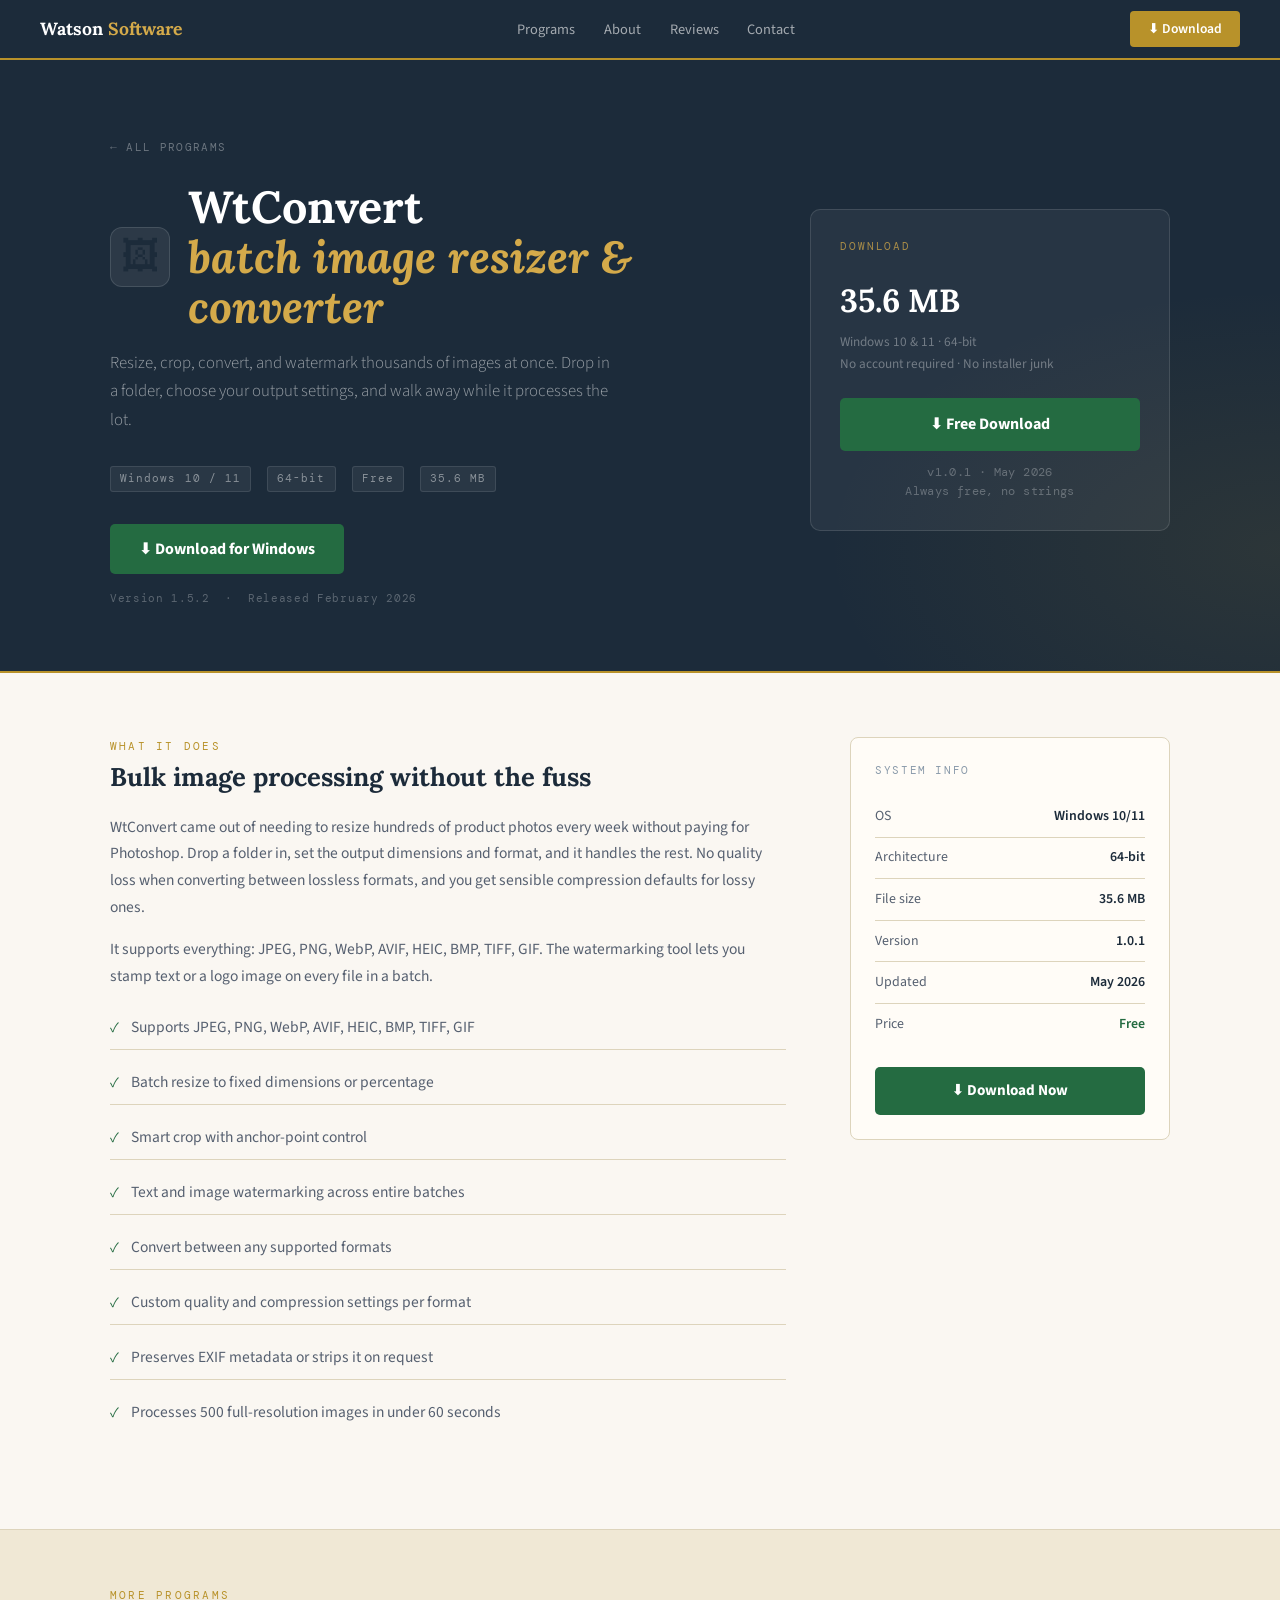
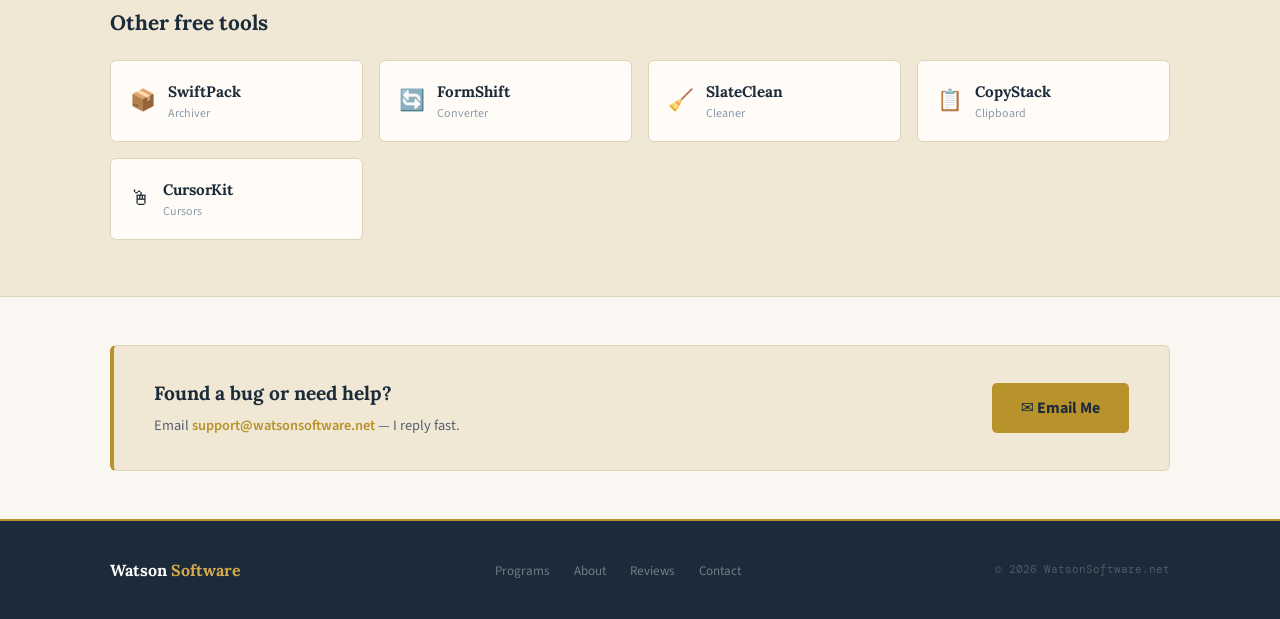
==== wtconvert.html @ 5e62f994 "Add files via upload" ====
<!DOCTYPE html>
<html lang="en">
<head>
<meta charset="UTF-8"/>
<meta name="viewport" content="width=device-width, initial-scale=1.0"/>
<title>WtConvert — Watson Software</title>
<link rel="preconnect" href="https://fonts.googleapis.com"/>
<link rel="preconnect" href="https://fonts.gstatic.com" crossorigin/>
<link href="https://fonts.googleapis.com/css2?family=Lora:ital,wght@0,400;0,600;0,700;1,400;1,600&family=Source+Sans+3:wght@300;400;500;600;700&family=DM+Mono:wght@400;500&display=swap" rel="stylesheet"/>
<link rel="stylesheet" href="style.css"/>
<style>
.dl-hero {
  background: var(--navy);
  padding: 4.5rem 2.5rem 4rem;
  border-bottom: 2px solid var(--gold);
  position: relative;
  overflow: hidden;
}
.dl-hero::before {
  content: '';
  position: absolute; inset: 0;
  background: radial-gradient(ellipse 700px 400px at 100% 80%, rgba(184,146,42,0.1), transparent 65%);
  pointer-events: none;
}
.dl-hero-inner {
  max-width: 1060px;
  margin: 0 auto;
  display: grid;
  grid-template-columns: 1fr 360px;
  gap: 4rem;
  align-items: center;
  position: relative;
}
.dl-back {
  font-family: 'DM Mono', monospace;
  font-size: 0.7rem;
  letter-spacing: 0.12em;
  text-transform: uppercase;
  color: rgba(255,255,255,0.35);
  text-decoration: none;
  display: inline-flex;
  align-items: center;
  gap: 5px;
  margin-bottom: 1.6rem;
  transition: color .2s;
}
.dl-back:hover { color: var(--gold-lt); }
.dl-title-row {
  display: flex;
  align-items: center;
  gap: 1.1rem;
  margin-bottom: 1rem;
}
.dl-icon {
  font-size: 2.4rem;
  width: 60px;
  height: 60px;
  background: rgba(255,255,255,0.07);
  border: 1px solid rgba(255,255,255,0.12);
  border-radius: 12px;
  display: flex;
  align-items: center;
  justify-content: center;
  flex-shrink: 0;
}
.dl-hero h1 {
  font-family: 'Lora', serif;
  font-size: clamp(2rem, 4vw, 2.8rem);
  font-weight: 700;
  color: #fff;
  line-height: 1.12;
}
.dl-hero h1 em {
  font-style: italic;
  color: var(--gold-lt);
}
.dl-tagline {
  font-size: 1.05rem;
  color: rgba(255,255,255,0.55);
  margin-bottom: 2rem;
  font-weight: 300;
  line-height: 1.7;
  max-width: 500px;
}
.dl-meta {
  display: flex;
  gap: 1rem;
  margin-bottom: 2rem;
  flex-wrap: wrap;
}
.dl-tag {
  font-family: 'DM Mono', monospace;
  font-size: 0.67rem;
  letter-spacing: 0.1em;
  color: rgba(255,255,255,0.45);
  background: rgba(255,255,255,0.06);
  border: 1px solid rgba(255,255,255,0.1);
  border-radius: 3px;
  padding: 3px 9px;
}
.dl-btns { display: flex; gap: 0.75rem; flex-wrap: wrap; align-items: center; }
.dl-version {
  font-family: 'DM Mono', monospace;
  font-size: 0.7rem;
  color: rgba(255,255,255,0.28);
  letter-spacing: 0.06em;
  margin-top: 0.9rem;
}

.dl-box {
  background: rgba(255,255,255,0.05);
  border: 1px solid rgba(255,255,255,0.12);
  border-radius: 10px;
  padding: 1.8rem;
}
.dl-box-title {
  font-family: 'DM Mono', monospace;
  font-size: 0.67rem;
  letter-spacing: 0.18em;
  text-transform: uppercase;
  color: var(--gold-lt);
  opacity: 0.75;
  margin-bottom: 1.2rem;
}
.dl-box-size {
  font-family: 'Lora', serif;
  font-size: 2rem;
  font-weight: 700;
  color: #fff;
  margin-bottom: 0.2rem;
}
.dl-box-detail { font-size: 0.83rem; color: rgba(255,255,255,0.35); margin-bottom: 1.5rem; line-height: 1.6; }
.dl-box-btn {
  width: 100%;
  background: var(--green);
  color: #fff;
  font-size: 1rem;
  font-weight: 700;
  padding: 0.85rem;
  border-radius: 5px;
  text-align: center;
  text-decoration: none;
  display: block;
  transition: background .2s;
  margin-bottom: 0.75rem;
}
.dl-box-btn:hover { background: #2e8a54; }
.dl-box-note {
  font-size: 0.78rem;
  color: rgba(255,255,255,0.28);
  text-align: center;
  line-height: 1.5;
  font-family: 'DM Mono', monospace;
  letter-spacing: 0.03em;
}

.content-wrap {
  padding: 4rem 2.5rem;
  border-bottom: 1px solid var(--rule);
}
.content-inner {
  max-width: 1060px;
  margin: 0 auto;
  display: grid;
  grid-template-columns: 1fr 320px;
  gap: 4rem;
}
.sec-label {
  font-family: 'DM Mono', monospace;
  font-size: 0.7rem;
  letter-spacing: 0.2em;
  text-transform: uppercase;
  color: var(--gold);
  margin-bottom: 0.4rem;
}
.sec-title {
  font-family: 'Lora', serif;
  font-size: 1.6rem;
  font-weight: 700;
  color: var(--navy);
  margin-bottom: 1.3rem;
  line-height: 1.2;
}
.features-list {
  list-style: none;
  display: flex;
  flex-direction: column;
  gap: 0.65rem;
  margin-bottom: 2rem;
}
.features-list li {
  display: flex;
  gap: 0.75rem;
  font-size: 0.97rem;
  color: var(--muted);
  line-height: 1.55;
  padding: 0.6rem 0;
  border-bottom: 1px solid var(--rule);
}
.features-list li:last-child { border-bottom: none; }
.feat-check { color: var(--green); font-size: 0.9rem; flex-shrink: 0; margin-top: 2px; }
.body-copy {
  font-size: 0.97rem;
  color: var(--muted);
  line-height: 1.72;
  margin-bottom: 1rem;
}

.sys-card {
  background: var(--warm);
  border: 1px solid var(--rule);
  border-radius: 8px;
  padding: 1.5rem;
  height: fit-content;
}
.sys-card-title {
  font-family: 'DM Mono', monospace;
  font-size: 0.68rem;
  letter-spacing: 0.15em;
  text-transform: uppercase;
  color: var(--faint);
  margin-bottom: 1rem;
}
.sys-row {
  display: flex;
  justify-content: space-between;
  font-size: 0.87rem;
  padding: 0.55rem 0;
  border-bottom: 1px solid var(--rule);
  gap: 1rem;
}
.sys-row:last-of-type { border-bottom: none; }
.sys-key { color: var(--muted); }
.sys-val { color: var(--navy); font-weight: 600; text-align: right; }
.sys-card-btn {
  display: block;
  margin-top: 1.4rem;
  text-align: center;
  background: var(--green);
  color: #fff;
  font-weight: 700;
  font-size: 0.95rem;
  padding: 0.72rem;
  border-radius: 5px;
  text-decoration: none;
  transition: background .2s;
}
.sys-card-btn:hover { background: #2e8a54; }

.other-apps {
  padding: 3.5rem 2.5rem;
  background: var(--parch);
  border-bottom: 1px solid var(--rule);
}
.other-inner { max-width: 1060px; margin: 0 auto; }
.other-grid {
  display: grid;
  grid-template-columns: repeat(auto-fill, minmax(200px, 1fr));
  gap: 1rem;
  margin-top: 1.5rem;
}
.other-card {
  background: var(--warm);
  border: 1px solid var(--rule);
  border-radius: 6px;
  padding: 1.1rem 1.2rem;
  text-decoration: none;
  color: inherit;
  display: flex;
  align-items: center;
  gap: 0.75rem;
  transition: box-shadow .2s, transform .15s;
}
.other-card:hover {
  box-shadow: 0 4px 14px rgba(28,43,58,0.1);
  transform: translateY(-1px);
}
.other-icon { font-size: 1.3rem; flex-shrink: 0; }
.other-name {
  font-family: 'Lora', serif;
  font-size: 0.95rem;
  font-weight: 700;
  color: var(--navy);
}
.other-type { font-size: 0.75rem; color: var(--faint); }

.contact-wrap { padding: 3rem 2.5rem; }
.contact-inner { max-width: 1060px; margin: 0 auto; }
.contact-box {
  background: var(--parch);
  border: 1px solid var(--rule);
  border-left: 4px solid var(--gold);
  border-radius: 6px;
  padding: 2rem 2.5rem;
  display: flex;
  align-items: center;
  justify-content: space-between;
  gap: 2rem;
  flex-wrap: wrap;
}
.contact-box h3 { font-family: 'Lora', serif; font-size: 1.2rem; color: var(--navy); margin-bottom: 0.25rem; }
.contact-box p { font-size: 0.9rem; color: var(--muted); }
.contact-box p a { color: var(--gold); font-weight: 600; text-decoration: none; }

@media (max-width: 900px) {
  .dl-hero-inner { grid-template-columns: 1fr; }
  .dl-box { display: none; }
  .content-inner { grid-template-columns: 1fr; }
}
@media (max-width: 600px) {
  .dl-hero { padding: 3rem 1.5rem; }
  .contact-box { flex-direction: column; }
}
</style>
</head>
<body>

<nav>
  <a class="nav-logo" href="index.html">Watson <span>Software</span></a>
  <ul class="nav-links">
    <li><a href="index.html#products">Programs</a></li>
    <li><a href="index.html#about">About</a></li>
    <li><a href="index.html#reviews">Reviews</a></li>
    <li><a href="index.html#contact">Contact</a></li>
  </ul>
  <a href="https://gofile.io/d/7Fh3d0" class="nav-dl">⬇ Download</a>
</nav>

<section class="dl-hero">
  <div class="dl-hero-inner">
    <div>
      <a href="index.html" class="dl-back">← All Programs</a>
      <div class="dl-title-row">
        <div class="dl-icon">🖼</div>
        <h1>WtConvert<br><em>batch image resizer &amp; converter</em></h1>
      </div>
      <p class="dl-tagline">Resize, crop, convert, and watermark thousands of images at once. Drop in a folder, choose your output settings, and walk away while it processes the lot.</p>
      <div class="dl-meta">
        <span class="dl-tag">Windows 10 / 11</span>
        <span class="dl-tag">64-bit</span>
        <span class="dl-tag">Free</span>
        <span class="dl-tag">35.6 MB</span>
      </div>
      <div class="dl-btns">
        <a href="https://gofile.io/d/7Fh3d0" class="btn-dl" id="download">⬇ Download for Windows</a>
      </div>
      <p class="dl-version">Version 1.5.2 &nbsp;·&nbsp; Released February 2026</p>
    </div>
    <div class="dl-box">
      <p class="dl-box-title">Download</p>
      <div class="dl-box-size">35.6 MB</div>
      <p class="dl-box-detail">Windows 10 &amp; 11 · 64-bit<br>No account required · No installer junk</p>
      <a href="https://gofile.io/d/7Fh3d0" class="dl-box-btn">⬇ Free Download</a>
      <p class="dl-box-note">v1.0.1 · May 2026<br>Always free, no strings</p>
    </div>
  </div>
</section>

<section class="content-wrap">
  <div class="content-inner">
    <div>
      <p class="sec-label">What it does</p>
      <h2 class="sec-title">Bulk image processing without the fuss</h2>
      <p class="body-copy">WtConvert came out of needing to resize hundreds of product photos every week without paying for Photoshop. Drop a folder in, set the output dimensions and format, and it handles the rest. No quality loss when converting between lossless formats, and you get sensible compression defaults for lossy ones.</p>
      <p class="body-copy">It supports everything: JPEG, PNG, WebP, AVIF, HEIC, BMP, TIFF, GIF. The watermarking tool lets you stamp text or a logo image on every file in a batch.</p>
      <ul class="features-list">
        <li><span class="feat-check">✓</span>Supports JPEG, PNG, WebP, AVIF, HEIC, BMP, TIFF, GIF</li>
        <li><span class="feat-check">✓</span>Batch resize to fixed dimensions or percentage</li>
        <li><span class="feat-check">✓</span>Smart crop with anchor-point control</li>
        <li><span class="feat-check">✓</span>Text and image watermarking across entire batches</li>
        <li><span class="feat-check">✓</span>Convert between any supported formats</li>
        <li><span class="feat-check">✓</span>Custom quality and compression settings per format</li>
        <li><span class="feat-check">✓</span>Preserves EXIF metadata or strips it on request</li>
        <li><span class="feat-check">✓</span>Processes 500 full-resolution images in under 60 seconds</li>
      </ul>
    </div>
    <div>
      <div class="sys-card">
        <p class="sys-card-title">System Info</p>
        <div class="sys-row"><span class="sys-key">OS</span><span class="sys-val">Windows 10/11</span></div>
        <div class="sys-row"><span class="sys-key">Architecture</span><span class="sys-val">64-bit</span></div>
        <div class="sys-row"><span class="sys-key">File size</span><span class="sys-val">35.6 MB</span></div>
        <div class="sys-row"><span class="sys-key">Version</span><span class="sys-val">1.0.1</span></div>
        <div class="sys-row"><span class="sys-key">Updated</span><span class="sys-val">May 2026</span></div>
        <div class="sys-row"><span class="sys-key">Price</span><span class="sys-val" style="color:var(--green);">Free</span></div>
        <a href="https://gofile.io/d/7Fh3d0" class="sys-card-btn">⬇ Download Now</a>
      </div>
    </div>
  </div>
</section>

<section class="other-apps">
  <div class="other-inner">
    <p class="sec-label">More Programs</p>
    <h2 class="sec-title" style="font-size:1.3rem;">Other free tools</h2>
    <div class="other-grid">
      <a class="other-card" href="swiftpack.html"><span class="other-icon">📦</span><div><div class="other-name">SwiftPack</div><div class="other-type">Archiver</div></div></a>
      <a class="other-card" href="formshift.html"><span class="other-icon">🔄</span><div><div class="other-name">FormShift</div><div class="other-type">Converter</div></div></a>
      <a class="other-card" href="slateclean.html"><span class="other-icon">🧹</span><div><div class="other-name">SlateClean</div><div class="other-type">Cleaner</div></div></a>
      <a class="other-card" href="copystack.html"><span class="other-icon">📋</span><div><div class="other-name">CopyStack</div><div class="other-type">Clipboard</div></div></a>
      <a class="other-card" href="cursorkit.html"><span class="other-icon">🖱</span><div><div class="other-name">CursorKit</div><div class="other-type">Cursors</div></div></a>
    </div>
  </div>
</section>

<section class="contact-wrap">
  <div class="contact-inner">
    <div class="contact-box">
      <div>
        <h3>Found a bug or need help?</h3>
        <p>Email <a href="mailto:support@watsonsoftware.net">support@watsonsoftware.net</a> — I reply fast.</p>
      </div>
      <a href="mailto:support@watsonsoftware.net" class="btn-dl" style="background:var(--gold);color:var(--navy);">✉ Email Me</a>
    </div>
  </div>
</section>

<footer>
  <div class="footer-inner">
    <div class="footer-brand">Watson <span>Software</span></div>
    <ul class="footer-links">
      <li><a href="index.html#products">Programs</a></li>
      <li><a href="index.html#about">About</a></li>
      <li><a href="index.html#reviews">Reviews</a></li>
      <li><a href="mailto:support@watsonsoftware.net">Contact</a></li>
    </ul>
    <div class="footer-copy">© 2026 WatsonSoftware.net</div>
  </div>
</footer>

<script>
const obs = new IntersectionObserver(entries => {
  entries.forEach(e => { if (e.isIntersecting) { e.target.classList.add('in'); obs.unobserve(e.target); } });
}, { threshold: 0.1 });
document.querySelectorAll('.fade').forEach(el => obs.observe(el));
</script>
</body>
</html>
---- style.css ----
*, *::before, *::after { box-sizing: border-box; margin: 0; padding: 0; }

:root {
  --navy:    #1c2b3a;
  --navy2:   #253648;
  --navy3:   #2e4460;
  --gold:    #b8922a;
  --gold-lt: #d4aa4a;
  --gold-pale: #f5edd5;
  --cream:   #faf7f2;
  --parch:   #f0e8d5;
  --warm:    #fffcf7;
  --text:    #1c2b3a;
  --muted:   #566070;
  --faint:   #8a9aaa;
  --rule:    #ddd4bc;
  --green:   #246b41;
}

html { scroll-behavior: smooth; }

body {
  font-family: 'Source Sans 3', system-ui, sans-serif;
  background: var(--cream);
  color: var(--text);
  font-size: 17px;
  line-height: 1.65;
}

a { color: inherit; }

nav {
  background: var(--navy);
  border-bottom: 2px solid var(--gold);
  display: flex;
  align-items: center;
  justify-content: space-between;
  padding: 0 2.5rem;
  height: 60px;
  position: sticky;
  top: 0;
  z-index: 100;
}

.nav-logo {
  font-family: 'Lora', serif;
  font-size: 1.1rem;
  font-weight: 700;
  color: #fff;
  text-decoration: none;
}
.nav-logo span { color: var(--gold-lt); }

.nav-links {
  list-style: none;
  display: flex;
  gap: 1.8rem;
}
.nav-links a {
  color: rgba(255,255,255,0.6);
  text-decoration: none;
  font-size: 0.9rem;
  transition: color .2s;
}
.nav-links a:hover { color: var(--gold-lt); }

.nav-dl {
  background: var(--gold);
  color: #fff;
  font-size: 0.85rem;
  font-weight: 600;
  padding: 0.42rem 1.1rem;
  border-radius: 4px;
  text-decoration: none;
  transition: background .2s;
}
.nav-dl:hover { background: var(--gold-lt); }

footer {
  background: var(--navy);
  border-top: 2px solid var(--gold);
  padding: 2.2rem 2.5rem;
}
.footer-inner {
  max-width: 1060px;
  margin: 0 auto;
  display: flex;
  align-items: center;
  justify-content: space-between;
  flex-wrap: wrap;
  gap: 1rem;
}
.footer-brand {
  font-family: 'Lora', serif;
  font-weight: 700;
  color: #fff;
  font-size: 1rem;
}
.footer-brand span { color: var(--gold-lt); }
.footer-links {
  list-style: none;
  display: flex;
  gap: 1.5rem;
  flex-wrap: wrap;
}
.footer-links a {
  font-size: 0.82rem;
  color: rgba(255,255,255,0.38);
  text-decoration: none;
  transition: color .15s;
}
.footer-links a:hover { color: var(--gold-lt); }
.footer-copy {
  font-family: 'DM Mono', monospace;
  font-size: 0.66rem;
  color: rgba(255,255,255,0.22);
}

.btn-dl {
  display: inline-flex;
  align-items: center;
  gap: 8px;
  background: var(--green);
  color: #fff;
  font-size: 1rem;
  font-weight: 700;
  padding: 0.75rem 1.8rem;
  border-radius: 5px;
  text-decoration: none;
  transition: background .2s, transform .15s;
  border: none;
  cursor: pointer;
}
.btn-dl:hover { background: #2e8a54; transform: translateY(-1px); }

.btn-secondary {
  display: inline-flex;
  align-items: center;
  gap: 6px;
  background: transparent;
  color: var(--navy);
  font-size: 0.9rem;
  font-weight: 600;
  padding: 0.62rem 1.3rem;
  border-radius: 5px;
  text-decoration: none;
  border: 1.5px solid var(--rule);
  transition: border-color .2s, color .2s;
  cursor: pointer;
}
.btn-secondary:hover { border-color: var(--navy); }

.fade { opacity: 0; transform: translateY(16px); transition: opacity .5s ease, transform .5s ease; }
.fade.in { opacity: 1; transform: none; }

@media (max-width: 700px) {
  nav { padding: 0 1.2rem; }
  .nav-links { display: none; }
  .footer-inner { flex-direction: column; text-align: center; }
  .footer-links { justify-content: center; }
}
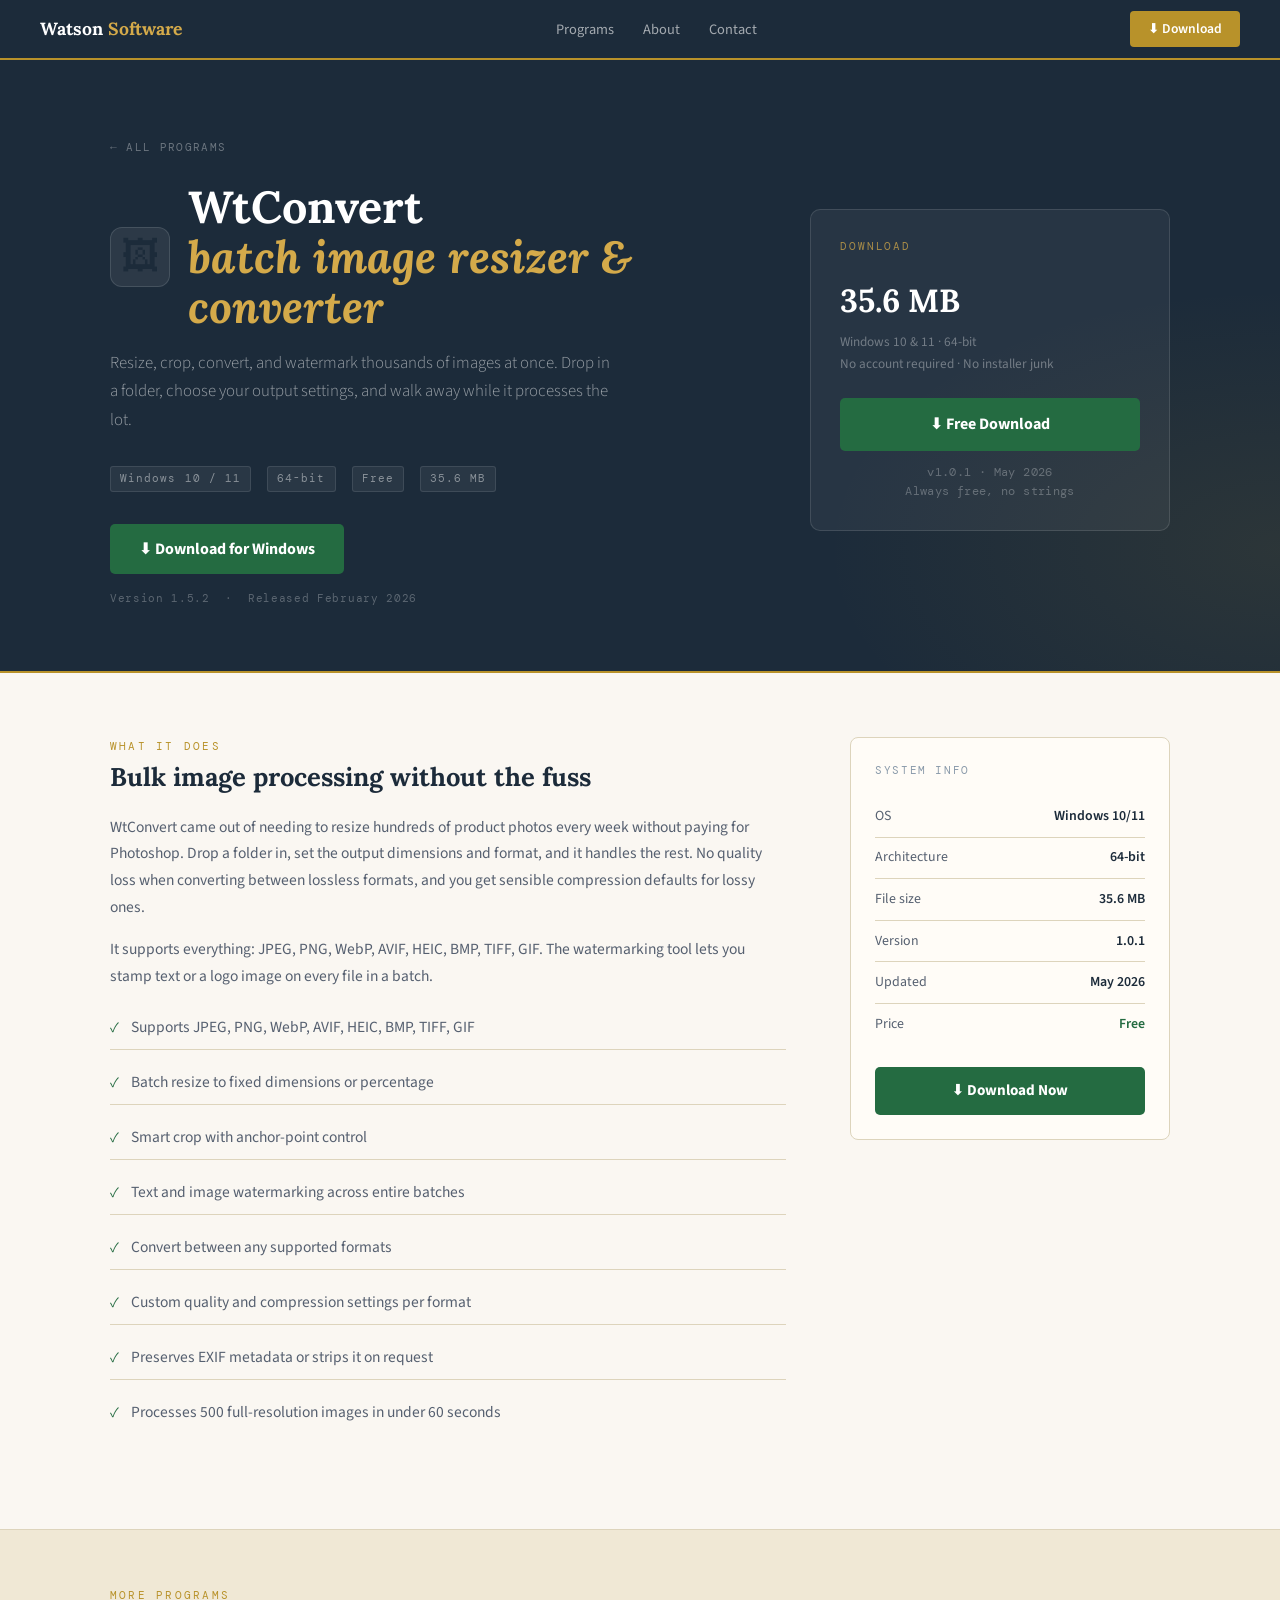
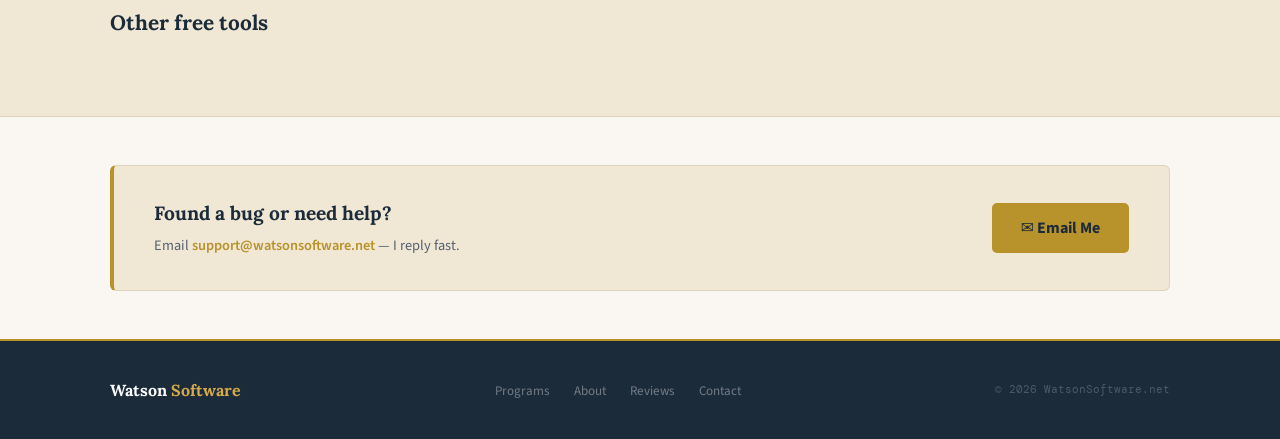
==== commit 198d3ab2: "Update wtconvert.html" ====
--- a/wtconvert.html
+++ b/wtconvert.html
@@ -3,7 +3,7 @@
 <head>
 <meta charset="UTF-8"/>
 <meta name="viewport" content="width=device-width, initial-scale=1.0"/>
-<title>WtConvert — Watson Software</title>
+<title>WtConvert</title>
 <link rel="preconnect" href="https://fonts.googleapis.com"/>
 <link rel="preconnect" href="https://fonts.gstatic.com" crossorigin/>
 <link href="https://fonts.googleapis.com/css2?family=Lora:ital,wght@0,400;0,600;0,700;1,400;1,600&family=Source+Sans+3:wght@300;400;500;600;700&family=DM+Mono:wght@400;500&display=swap" rel="stylesheet"/>
@@ -320,7 +320,6 @@
   <ul class="nav-links">
     <li><a href="index.html#products">Programs</a></li>
     <li><a href="index.html#about">About</a></li>
-    <li><a href="index.html#reviews">Reviews</a></li>
     <li><a href="index.html#contact">Contact</a></li>
   </ul>
   <a href="https://gofile.io/d/7Fh3d0" class="nav-dl">⬇ Download</a>
@@ -394,12 +393,6 @@
     <p class="sec-label">More Programs</p>
     <h2 class="sec-title" style="font-size:1.3rem;">Other free tools</h2>
     <div class="other-grid">
-      <a class="other-card" href="swiftpack.html"><span class="other-icon">📦</span><div><div class="other-name">SwiftPack</div><div class="other-type">Archiver</div></div></a>
-      <a class="other-card" href="formshift.html"><span class="other-icon">🔄</span><div><div class="other-name">FormShift</div><div class="other-type">Converter</div></div></a>
-      <a class="other-card" href="slateclean.html"><span class="other-icon">🧹</span><div><div class="other-name">SlateClean</div><div class="other-type">Cleaner</div></div></a>
-      <a class="other-card" href="copystack.html"><span class="other-icon">📋</span><div><div class="other-name">CopyStack</div><div class="other-type">Clipboard</div></div></a>
-      <a class="other-card" href="cursorkit.html"><span class="other-icon">🖱</span><div><div class="other-name">CursorKit</div><div class="other-type">Cursors</div></div></a>
-    </div>
   </div>
 </section>
 
@@ -435,4 +428,4 @@
 document.querySelectorAll('.fade').forEach(el => obs.observe(el));
 </script>
 </body>
-</html>+</html>
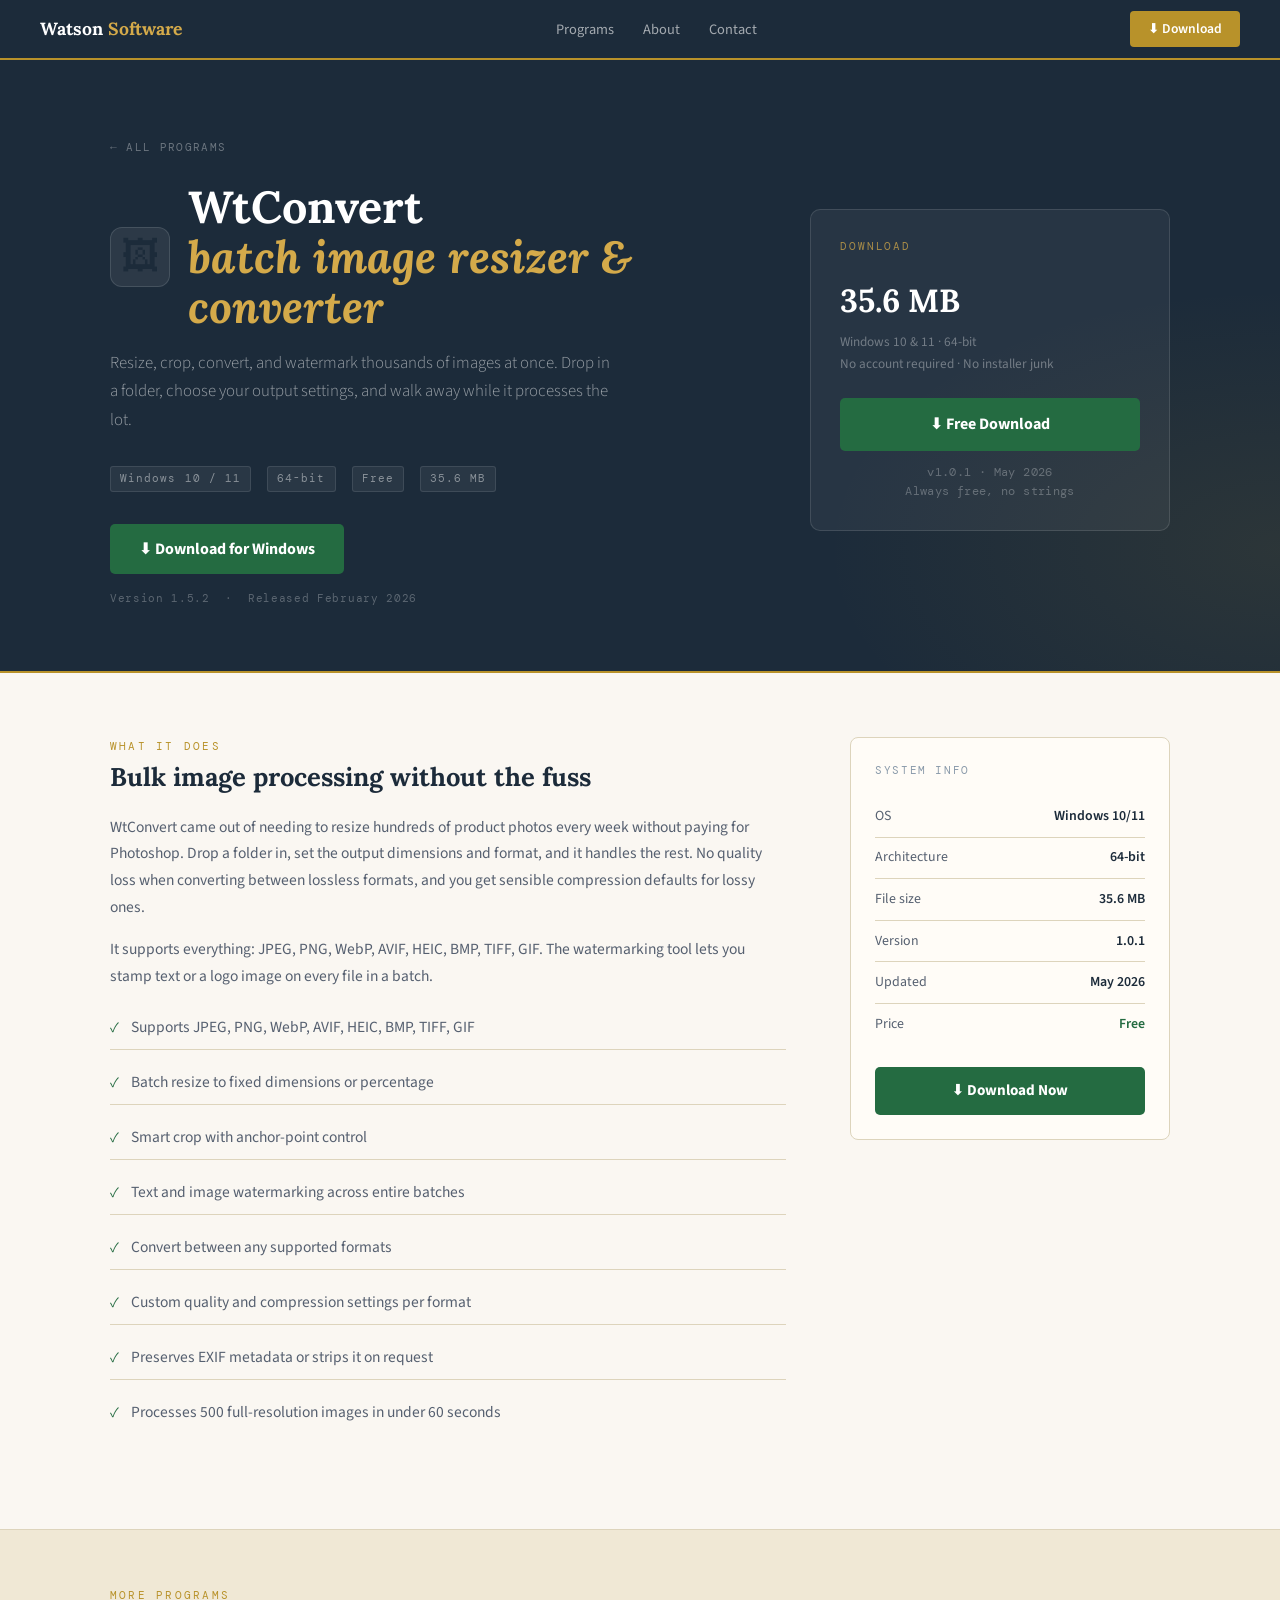
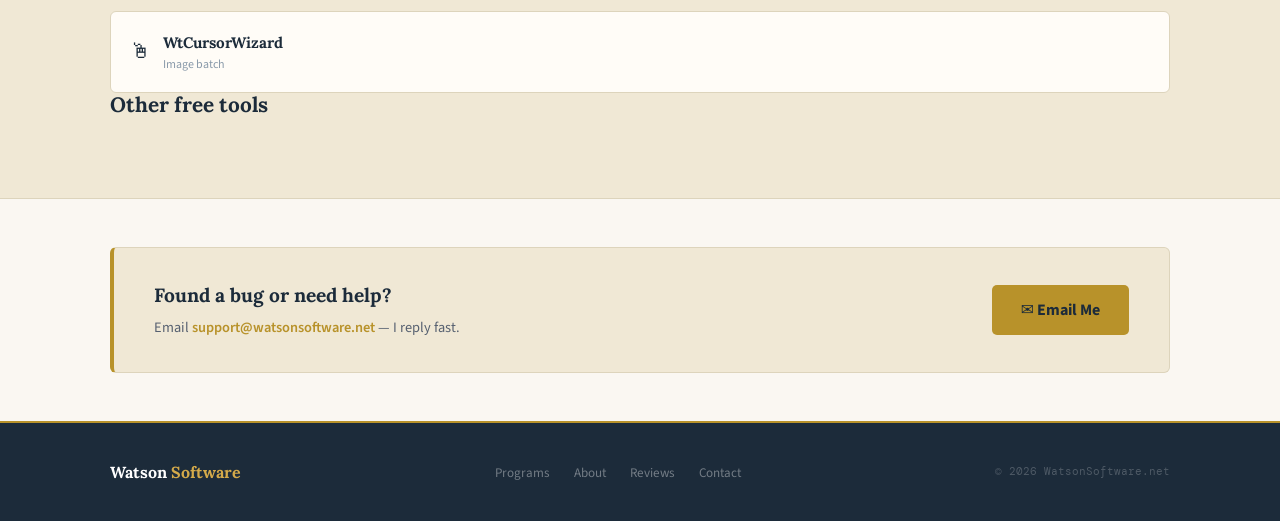
==== commit f26caea9: "Update wtconvert.html" ====
--- a/wtconvert.html
+++ b/wtconvert.html
@@ -391,6 +391,7 @@
 <section class="other-apps">
   <div class="other-inner">
     <p class="sec-label">More Programs</p>
+     <a class="other-card" href="WtCursorWizard.html"><span class="other-icon">🖱</span><div><div class="other-name">WtCursorWizard</div><div class="other-type">Image batch</div></div></a>
     <h2 class="sec-title" style="font-size:1.3rem;">Other free tools</h2>
     <div class="other-grid">
   </div>
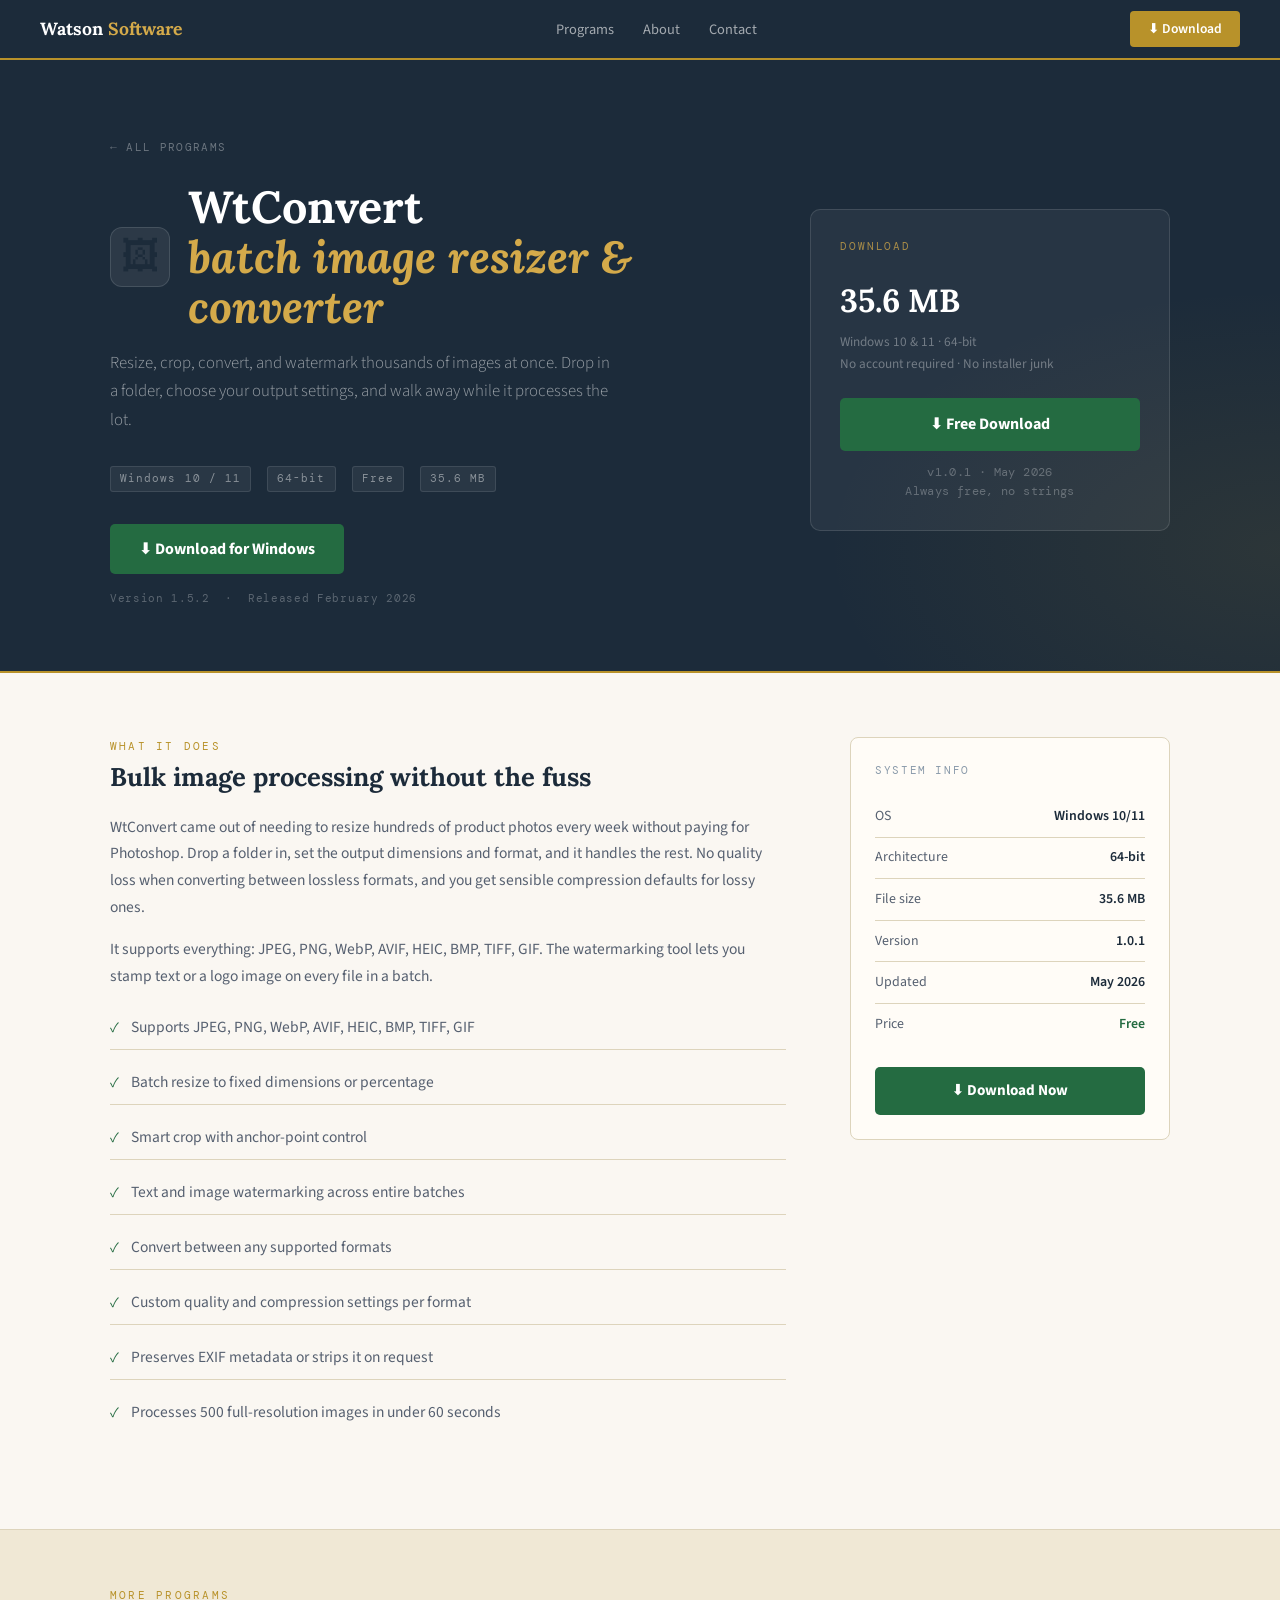
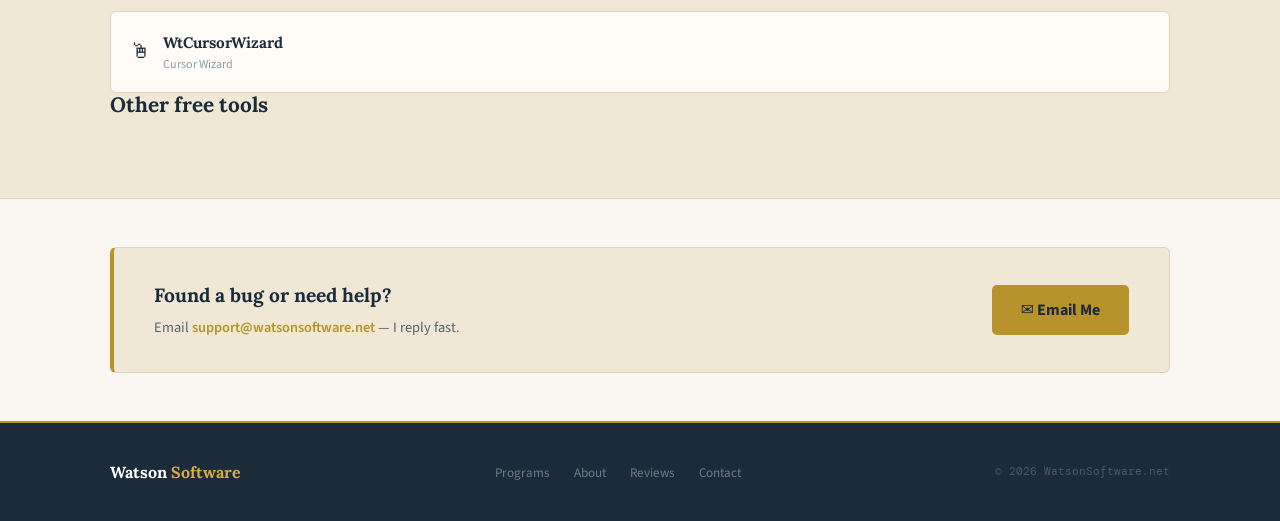
==== commit 90d89d88: "Update wtconvert.html" ====
--- a/wtconvert.html
+++ b/wtconvert.html
@@ -391,7 +391,7 @@
 <section class="other-apps">
   <div class="other-inner">
     <p class="sec-label">More Programs</p>
-     <a class="other-card" href="WtCursorWizard.html"><span class="other-icon">🖱</span><div><div class="other-name">WtCursorWizard</div><div class="other-type">Image batch</div></div></a>
+     <a class="other-card" href="WtCursorWizard.html"><span class="other-icon">🖱</span><div><div class="other-name">WtCursorWizard</div><div class="other-type">Cursor Wizard</div></div></a>
     <h2 class="sec-title" style="font-size:1.3rem;">Other free tools</h2>
     <div class="other-grid">
   </div>
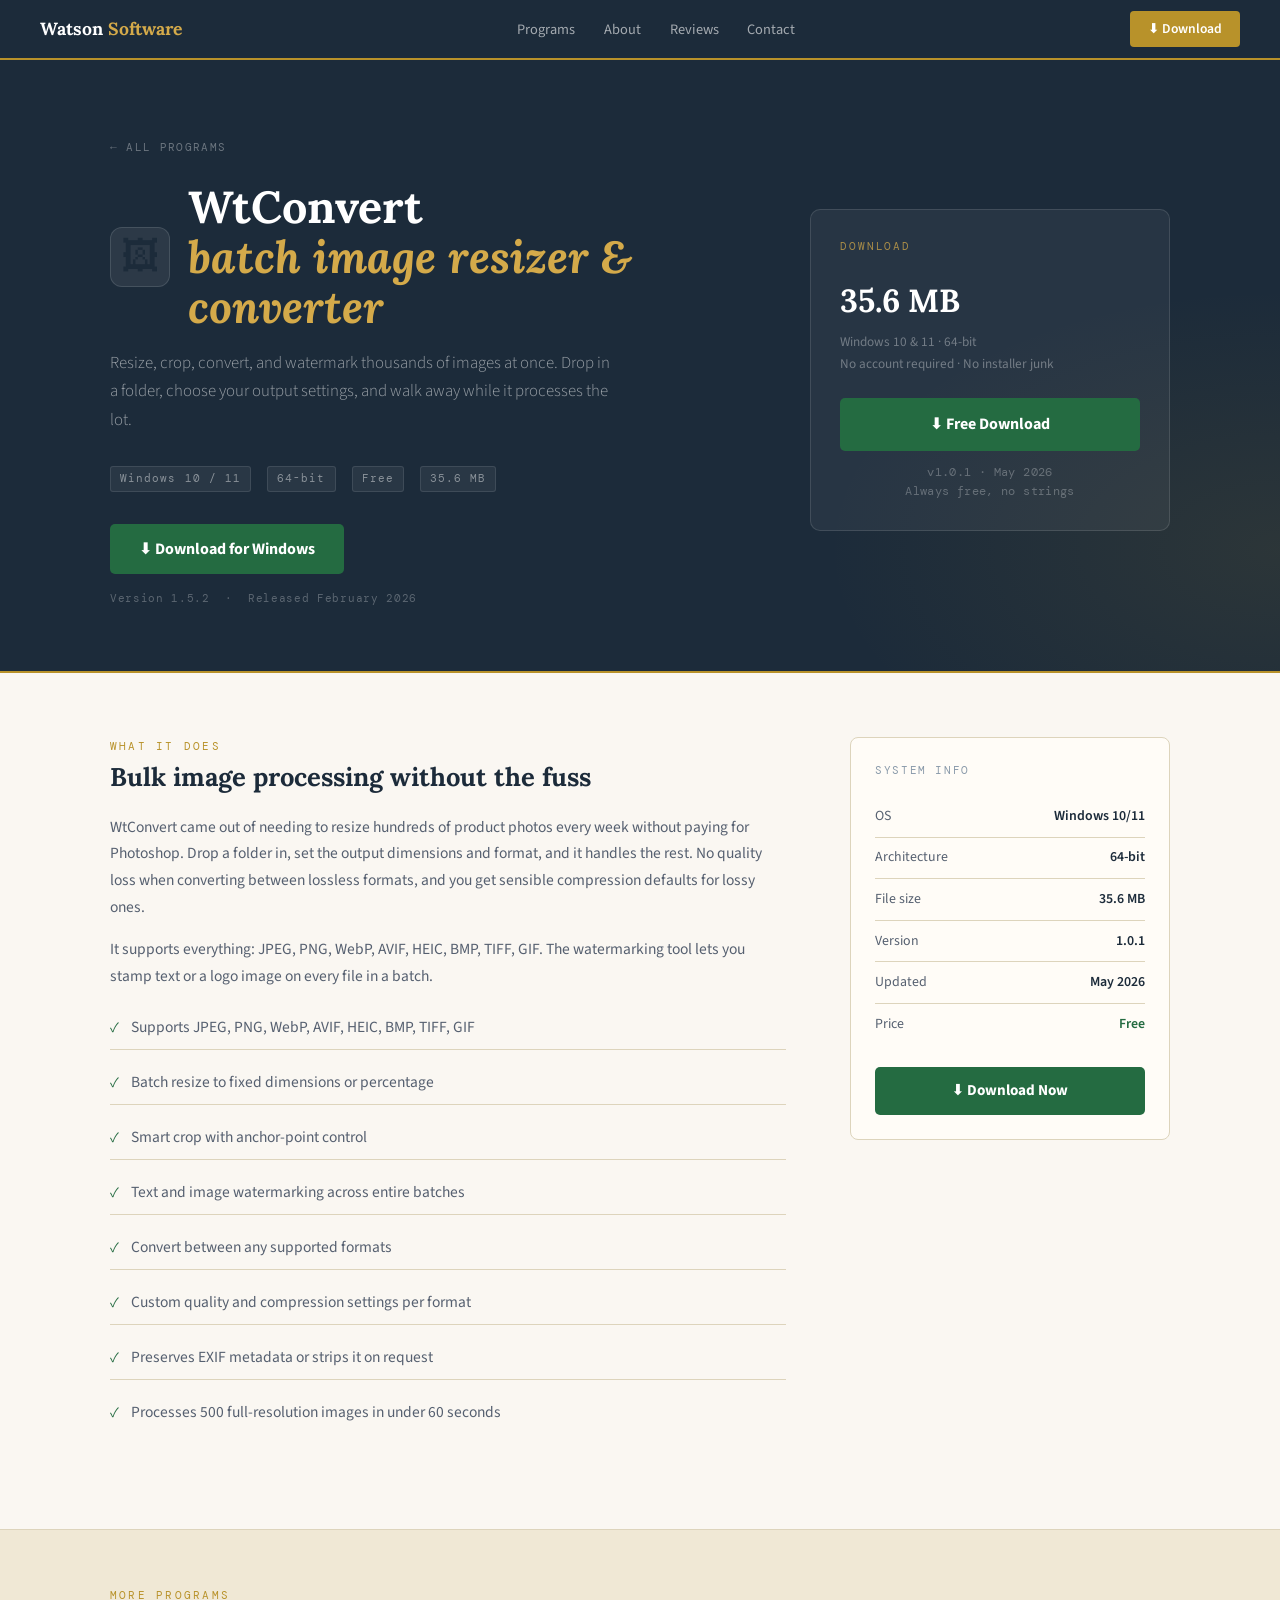
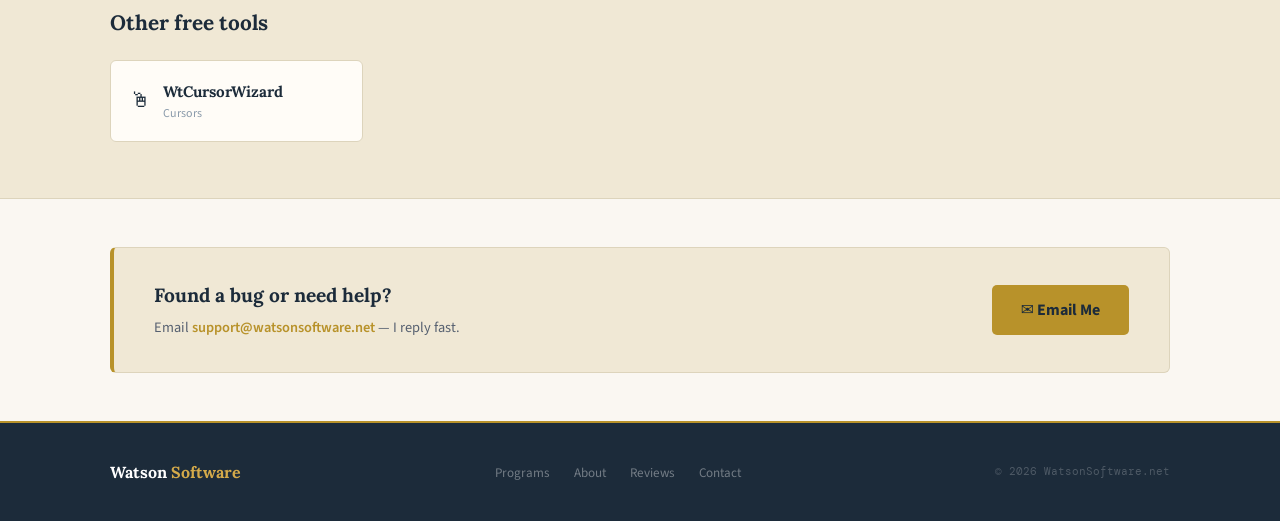
==== commit 89fad11b: "Update wtconvert.html" ====
--- a/wtconvert.html
+++ b/wtconvert.html
@@ -3,7 +3,7 @@
 <head>
 <meta charset="UTF-8"/>
 <meta name="viewport" content="width=device-width, initial-scale=1.0"/>
-<title>WtConvert</title>
+<title>WtConvert — Watson Software</title>
 <link rel="preconnect" href="https://fonts.googleapis.com"/>
 <link rel="preconnect" href="https://fonts.gstatic.com" crossorigin/>
 <link href="https://fonts.googleapis.com/css2?family=Lora:ital,wght@0,400;0,600;0,700;1,400;1,600&family=Source+Sans+3:wght@300;400;500;600;700&family=DM+Mono:wght@400;500&display=swap" rel="stylesheet"/>
@@ -320,6 +320,7 @@
   <ul class="nav-links">
     <li><a href="index.html#products">Programs</a></li>
     <li><a href="index.html#about">About</a></li>
+    <li><a href="index.html#reviews">Reviews</a></li>
     <li><a href="index.html#contact">Contact</a></li>
   </ul>
   <a href="https://gofile.io/d/7Fh3d0" class="nav-dl">⬇ Download</a>
@@ -391,9 +392,10 @@
 <section class="other-apps">
   <div class="other-inner">
     <p class="sec-label">More Programs</p>
-     <a class="other-card" href="WtCursorWizard.html"><span class="other-icon">🖱</span><div><div class="other-name">WtCursorWizard</div><div class="other-type">Cursor Wizard</div></div></a>
     <h2 class="sec-title" style="font-size:1.3rem;">Other free tools</h2>
     <div class="other-grid">
+      <a class="other-card" href="WtCursorWizard.html"><span class="other-icon">🖱</span><div><div class="other-name">WtCursorWizard</div><div class="other-type">Cursors</div></div></a>
+    </div>
   </div>
 </section>
 
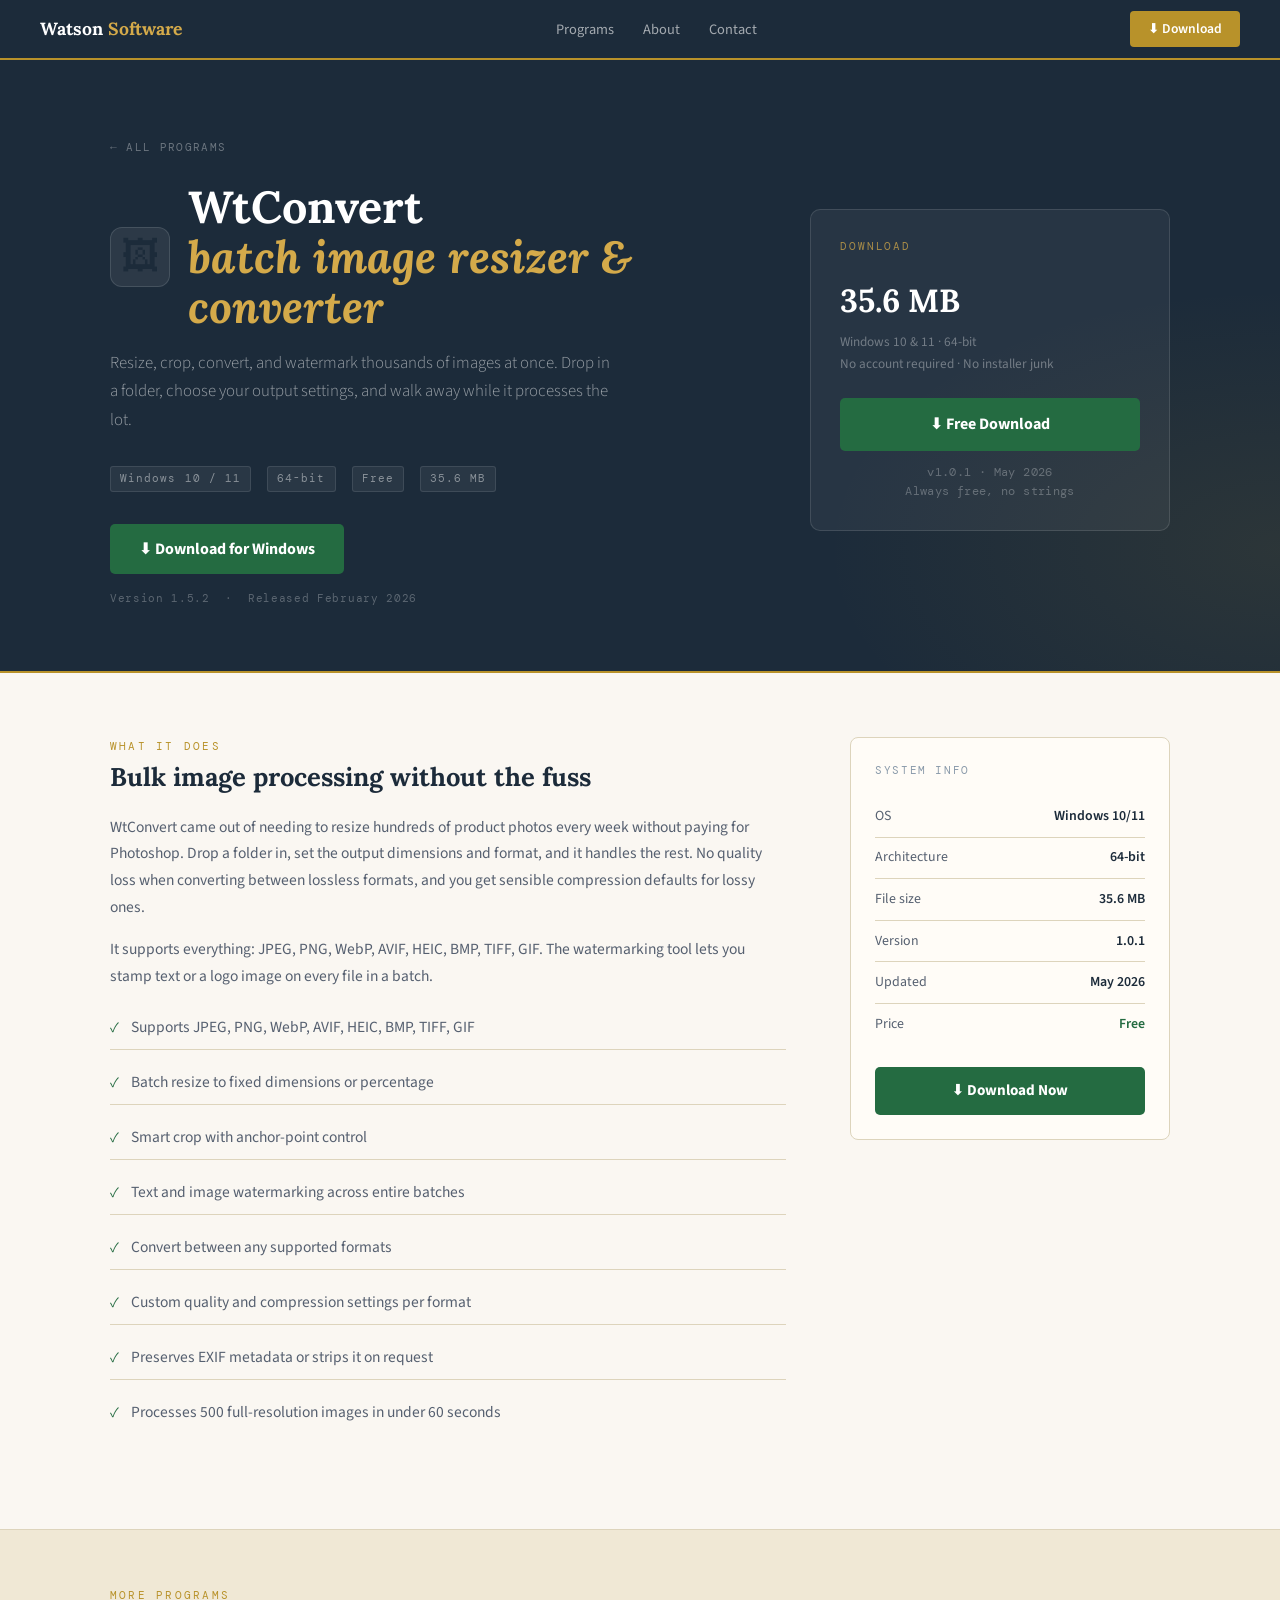
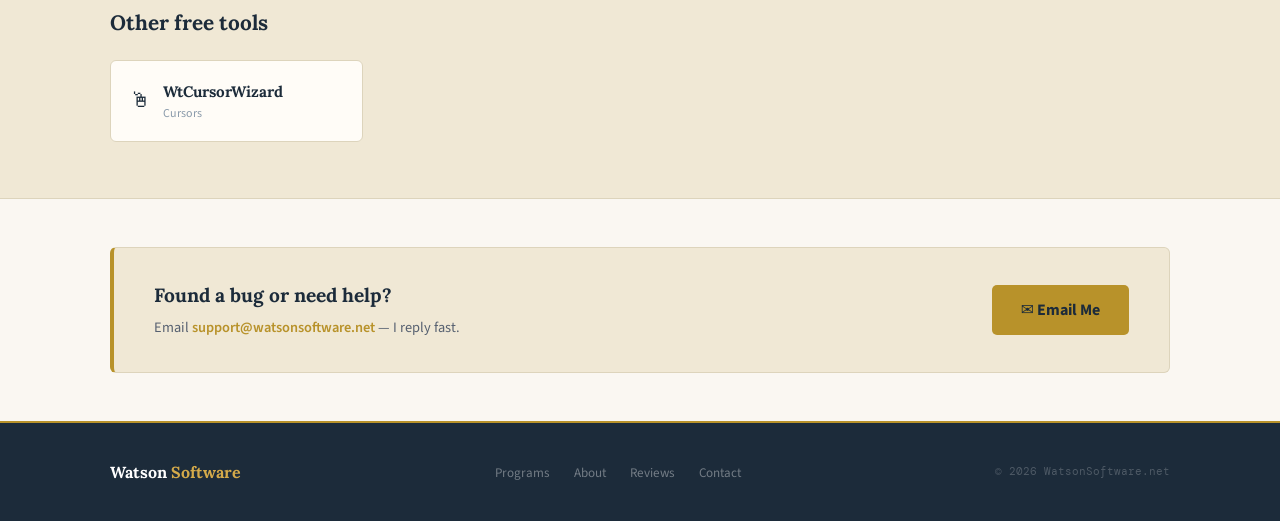
==== commit b8b2345d: "Update wtconvert.html" ====
--- a/wtconvert.html
+++ b/wtconvert.html
@@ -320,7 +320,6 @@
   <ul class="nav-links">
     <li><a href="index.html#products">Programs</a></li>
     <li><a href="index.html#about">About</a></li>
-    <li><a href="index.html#reviews">Reviews</a></li>
     <li><a href="index.html#contact">Contact</a></li>
   </ul>
   <a href="https://gofile.io/d/7Fh3d0" class="nav-dl">⬇ Download</a>
